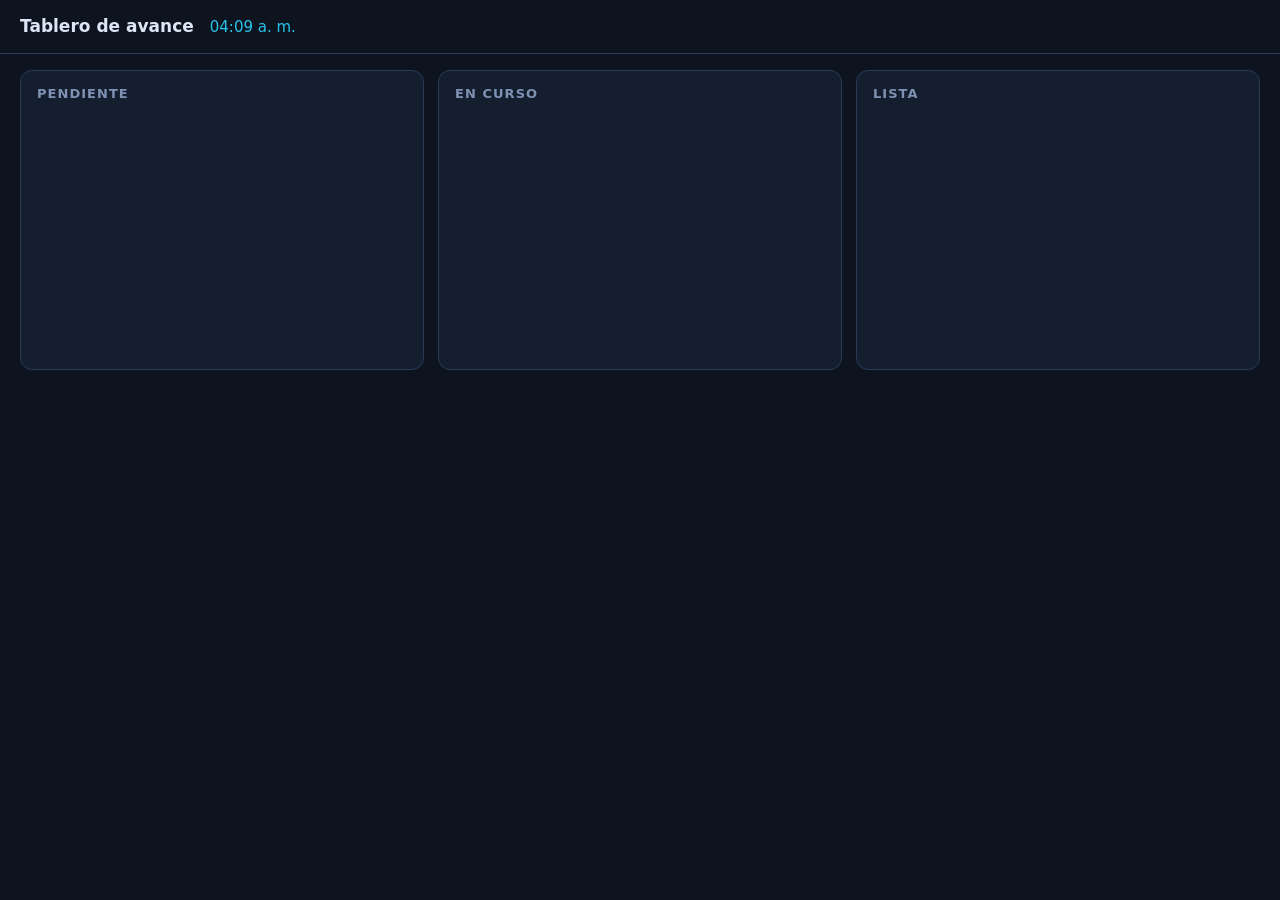
==== tablero/index.html @ eaffbcd7 "Kit de front para demos de agentes: componentes y tablero de avance Componentes sin build (HTML + mó" ====
<!doctype html>
<html lang="es">
<head>
<meta charset="utf-8">
<meta name="viewport" content="width=device-width, initial-scale=1">
<title>Tablero de avance</title>
<style>
  :root {
    --fondo: #0d1420; --panel: #141e2e; --carta: #1b2940;
    --borde2: #2a3b57; --texto: #dce6f5; --tenue: #7e92b3; --acento: #27c3e8;
    --ok: #3ddc97; --rojo: #ff5d6c; --ambar: #ffc764;
  }
  * { box-sizing: border-box; }
  body { margin: 0; background: var(--fondo); color: var(--texto); font: 15px/1.45 system-ui, sans-serif; }
  header { display: flex; align-items: baseline; gap: 16px; padding: 14px 20px; border-bottom: 1px solid var(--borde2); }
  h1 { font-size: 17px; font-weight: 600; margin: 0; }
  #reloj { color: var(--acento); font-variant-numeric: tabular-nums; }
  #filtros { margin-left: auto; display: flex; gap: 8px; }
  .chip { border: 1px solid var(--borde2); border-radius: 999px; padding: 3px 12px; cursor: pointer; color: var(--tenue); background: none; font-size: 13px; }
  .chip.activo { color: var(--fondo); background: var(--acento); border-color: var(--acento); }
  main { display: grid; grid-template-columns: repeat(3, 1fr); gap: 14px; padding: 16px 20px; }
  .columna { background: var(--panel); border: 1px solid var(--borde2); border-radius: 12px; padding: 10px; min-height: 300px; }
  .columna h2 { font-size: 13px; text-transform: uppercase; letter-spacing: .08em; color: var(--tenue); margin: 4px 6px 10px; display: flex; justify-content: space-between; }
  .columna.sobre { outline: 2px dashed var(--acento); }
  .carta { background: var(--carta); border: 1px solid var(--borde2); border-left: 3px solid var(--acento); border-radius: 8px; padding: 9px 11px; margin-bottom: 8px; cursor: grab; }
  .carta.atrasada { border-left-color: var(--rojo); }
  .carta.atrasada .bloque { color: var(--rojo); font-weight: 600; }
  .carta .titulo { font-weight: 500; }
  .carta .meta { display: flex; gap: 10px; margin-top: 5px; font-size: 12.5px; color: var(--tenue); }
  .persona { color: var(--acento); }
  .dep { font-size: 11.5px; color: var(--ambar); margin-top: 3px; }
  #estado-red { font-size: 12px; color: var(--tenue); margin-left: 10px; }
</style>
</head>
<body>
<header>
  <h1>Tablero de avance</h1>
  <span id="reloj"></span>
  <span id="estado-red"></span>
  <div id="filtros"></div>
</header>
<main>
  <section class="columna" data-estado="pendiente"><h2>Pendiente <span class="n"></span></h2></section>
  <section class="columna" data-estado="en_curso"><h2>En curso <span class="n"></span></h2></section>
  <section class="columna" data-estado="lista"><h2>Lista <span class="n"></span></h2></section>
</main>
<script>
let tareas = [];
let filtro = null;
let arrastrando = null;

const porId = (id) => tareas.find((t) => t.id === id);

function finDeBloque(bloque) {
  const m = /-(\d{2}):(\d{2})$/.exec(bloque ?? "");
  if (!m) return null;
  const d = new Date();
  d.setHours(+m[1], +m[2], 0, 0);
  return d;
}

function atrasada(t) {
  if (t.estado === "lista") return false;
  if (t.estado === "atrasada") return true;
  const fin = finDeBloque(t.bloque);
  return fin !== null && fin < new Date();
}

function pintar() {
  const personas = [...new Set(tareas.map((t) => t.persona))];
  const filtros = document.getElementById("filtros");
  filtros.innerHTML = "";
  for (const p of [null, ...personas]) {
    const b = document.createElement("button");
    b.className = "chip" + (filtro === p ? " activo" : "");
    b.textContent = p ?? "Todos";
    b.onclick = () => { filtro = p; pintar(); };
    filtros.appendChild(b);
  }
  for (const col of document.querySelectorAll(".columna")) {
    const estado = col.dataset.estado;
    col.querySelectorAll(".carta").forEach((c) => c.remove());
    const visibles = tareas.filter((t) =>
      (t.estado === estado || (estado !== "lista" && t.estado === "atrasada" && estado === "en_curso")) &&
      (!filtro || t.persona === filtro));
    col.querySelector(".n").textContent = visibles.length || "";
    for (const t of visibles) {
      const c = document.createElement("article");
      c.className = "carta" + (atrasada(t) ? " atrasada" : "");
      c.draggable = true;
      c.dataset.id = t.id;
      const deps = (t.depende_de ?? []).filter((d) => porId(d) && porId(d).estado !== "lista");
      c.innerHTML = `<div class="titulo"></div>
        <div class="meta"><span class="persona"></span><span class="bloque"></span></div>
        ${deps.length ? `<div class="dep">espera: ${deps.map((d) => porId(d).titulo).join(", ")}</div>` : ""}`;
      c.querySelector(".titulo").textContent = t.titulo;
      c.querySelector(".persona").textContent = t.persona;
      c.querySelector(".bloque").textContent = t.bloque + (atrasada(t) ? " · ATRASADA" : "");
      c.ondragstart = () => { arrastrando = t.id; };
      col.appendChild(c);
    }
  }
}

for (const col of document.querySelectorAll(".columna")) {
  col.ondragover = (e) => { e.preventDefault(); col.classList.add("sobre"); };
  col.ondragleave = () => col.classList.remove("sobre");
  col.ondrop = async (e) => {
    e.preventDefault();
    col.classList.remove("sobre");
    const t = porId(arrastrando);
    if (!t) return;
    t.estado = col.dataset.estado;
    pintar();
    try {
      await fetch("/tareas.json", { method: "PUT", body: JSON.stringify(tareas, null, 2) });
      aviso("guardado");
    } catch { aviso("sin conexión al servidor, cambio solo local"); }
  };
}

function aviso(txt) {
  document.getElementById("estado-red").textContent = txt;
  setTimeout(() => { document.getElementById("estado-red").textContent = ""; }, 2500);
}

async function recargar() {
  try {
    const r = await fetch("/tareas.json", { cache: "no-store" });
    const nuevas = await r.json();
    if (JSON.stringify(nuevas) !== JSON.stringify(tareas) && arrastrando === null) {
      tareas = nuevas;
      pintar();
    }
  } catch { /* servidor caído: se mantiene lo local */ }
}

setInterval(recargar, 5000);
setInterval(() => {
  document.getElementById("reloj").textContent =
    new Date().toLocaleTimeString("es-CL", { hour: "2-digit", minute: "2-digit" });
  pintar();
}, 30000);
document.getElementById("reloj").textContent =
  new Date().toLocaleTimeString("es-CL", { hour: "2-digit", minute: "2-digit" });
recargar();
</script>
</body>
</html>
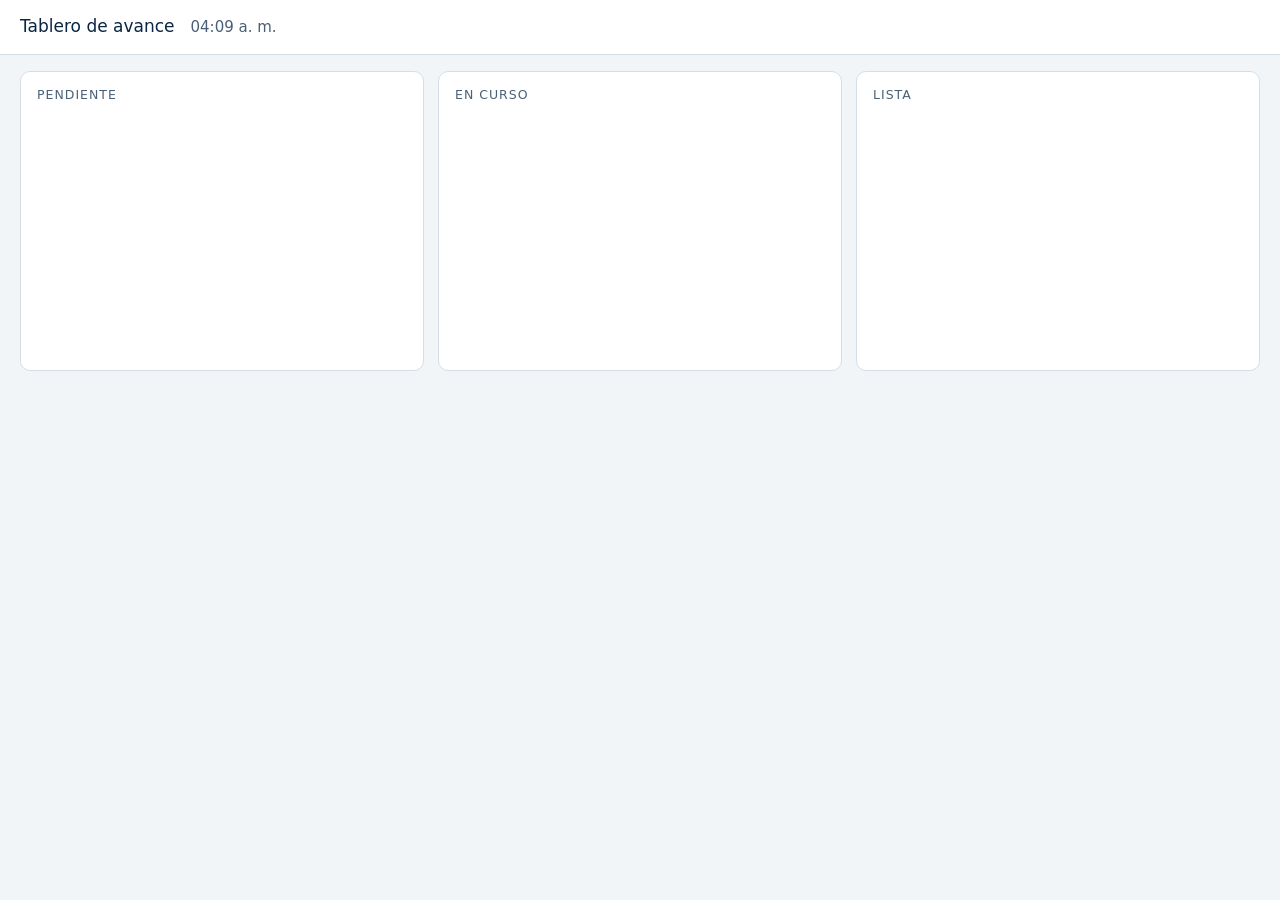
==== commit 4807cf35: "Estilo institucional sobrio con paleta propia y revisión móvil Perfil del producto (criterios de mas" ====
--- a/tablero/index.html
+++ b/tablero/index.html
@@ -6,21 +6,22 @@
 <title>Tablero de avance</title>
 <style>
   :root {
-    --fondo: #0d1420; --panel: #141e2e; --carta: #1b2940;
-    --borde2: #2a3b57; --texto: #dce6f5; --tenue: #7e92b3; --acento: #27c3e8;
-    --ok: #3ddc97; --rojo: #ff5d6c; --ambar: #ffc764;
+    --fondo: #F2F5F8; --panel: #FFFFFF; --carta: #F7FAFC;
+    --borde2: #D5DEE7; --texto: #0B2545; --tenue: #4A6076; --acento: #07708E;
+    --ok: #1D7A43; --rojo: #B3261E; --ambar: #8A5B00;
   }
   * { box-sizing: border-box; }
-  body { margin: 0; background: var(--fondo); color: var(--texto); font: 15px/1.45 system-ui, sans-serif; }
-  header { display: flex; align-items: baseline; gap: 16px; padding: 14px 20px; border-bottom: 1px solid var(--borde2); }
-  h1 { font-size: 17px; font-weight: 600; margin: 0; }
-  #reloj { color: var(--acento); font-variant-numeric: tabular-nums; }
-  #filtros { margin-left: auto; display: flex; gap: 8px; }
-  .chip { border: 1px solid var(--borde2); border-radius: 999px; padding: 3px 12px; cursor: pointer; color: var(--tenue); background: none; font-size: 13px; }
-  .chip.activo { color: var(--fondo); background: var(--acento); border-color: var(--acento); }
+  body { margin: 0; background: var(--fondo); color: var(--texto); font: 15px/1.5 Roboto, -apple-system, system-ui, sans-serif; }
+  header { display: flex; flex-wrap: wrap; align-items: baseline; gap: 10px 16px; padding: 14px 20px; background: var(--panel); border-bottom: 1px solid var(--borde2); }
+  h1 { font-size: 17px; font-weight: 500; margin: 0; }
+  #reloj { color: var(--tenue); font-variant-numeric: tabular-nums; }
+  #filtros { margin-left: auto; display: flex; flex-wrap: wrap; gap: 8px; }
+  .chip { border: 1px solid var(--borde2); border-radius: 999px; padding: 3px 12px; cursor: pointer; color: var(--tenue); background: var(--panel); font-size: 13px; }
+  .chip.activo { color: #fff; background: var(--acento); border-color: var(--acento); }
   main { display: grid; grid-template-columns: repeat(3, 1fr); gap: 14px; padding: 16px 20px; }
-  .columna { background: var(--panel); border: 1px solid var(--borde2); border-radius: 12px; padding: 10px; min-height: 300px; }
-  .columna h2 { font-size: 13px; text-transform: uppercase; letter-spacing: .08em; color: var(--tenue); margin: 4px 6px 10px; display: flex; justify-content: space-between; }
+  @media (max-width: 760px) { main { grid-template-columns: 1fr; } .columna { min-height: 120px; } }
+  .columna { background: var(--panel); border: 1px solid var(--borde2); border-radius: 10px; padding: 10px; min-height: 300px; }
+  .columna h2 { font-size: 12.5px; text-transform: uppercase; letter-spacing: .08em; color: var(--tenue); font-weight: 500; margin: 4px 6px 10px; display: flex; justify-content: space-between; }
   .columna.sobre { outline: 2px dashed var(--acento); }
   .carta { background: var(--carta); border: 1px solid var(--borde2); border-left: 3px solid var(--acento); border-radius: 8px; padding: 9px 11px; margin-bottom: 8px; cursor: grab; }
   .carta.atrasada { border-left-color: var(--rojo); }
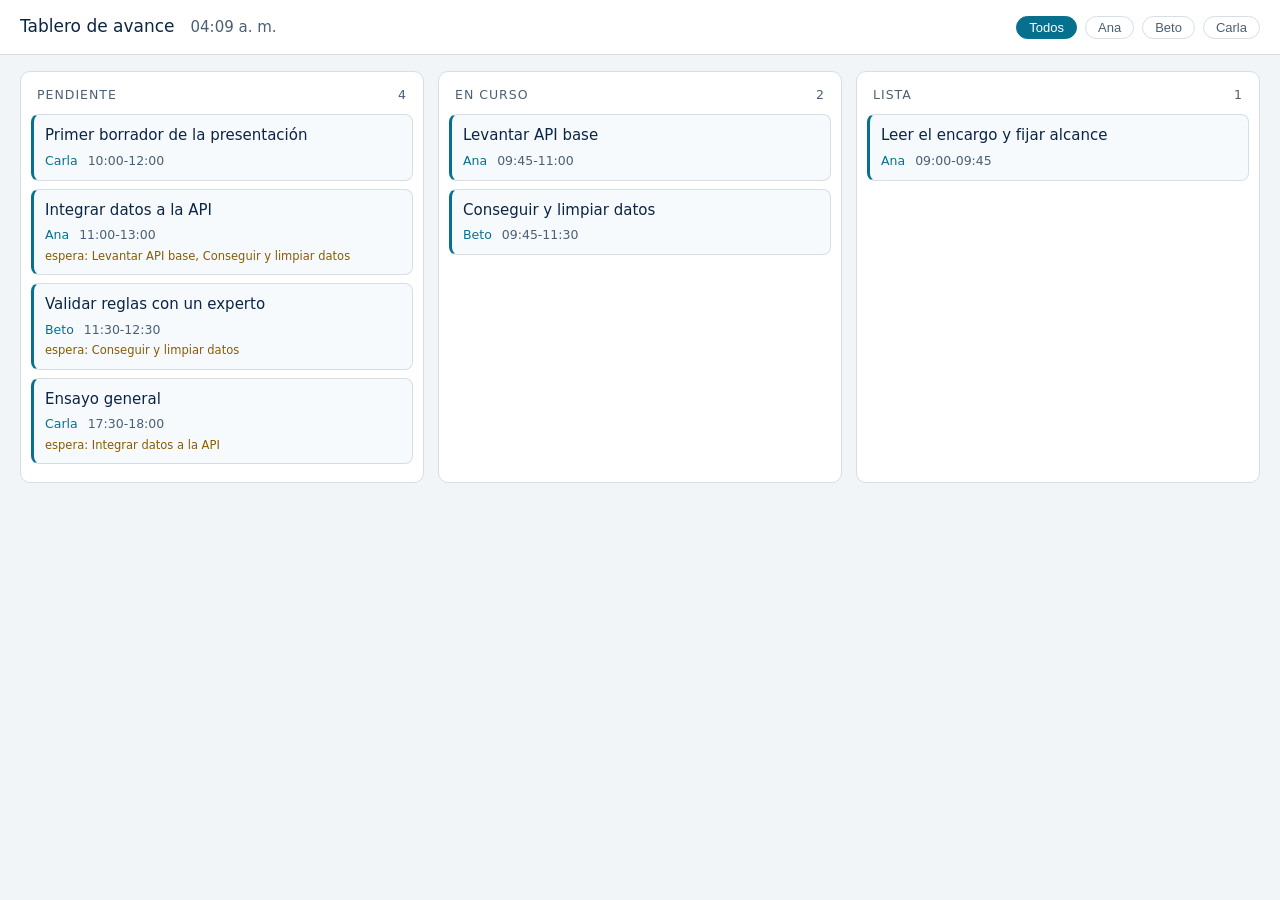
==== commit d37e5646: "Rutas relativas del tablero e index raíz para servir estático Co-Authored-By: Claude Fable 5 <norepl" ====
--- a/tablero/index.html
+++ b/tablero/index.html
@@ -114,7 +114,7 @@
     t.estado = col.dataset.estado;
     pintar();
     try {
-      await fetch("/tareas.json", { method: "PUT", body: JSON.stringify(tareas, null, 2) });
+      await fetch("tareas.json", { method: "PUT", body: JSON.stringify(tareas, null, 2) });
       aviso("guardado");
     } catch { aviso("sin conexión al servidor, cambio solo local"); }
   };
@@ -127,7 +127,7 @@
 
 async function recargar() {
   try {
-    const r = await fetch("/tareas.json", { cache: "no-store" });
+    const r = await fetch("tareas.json", { cache: "no-store" });
     const nuevas = await r.json();
     if (JSON.stringify(nuevas) !== JSON.stringify(tareas) && arrastrando === null) {
       tareas = nuevas;
